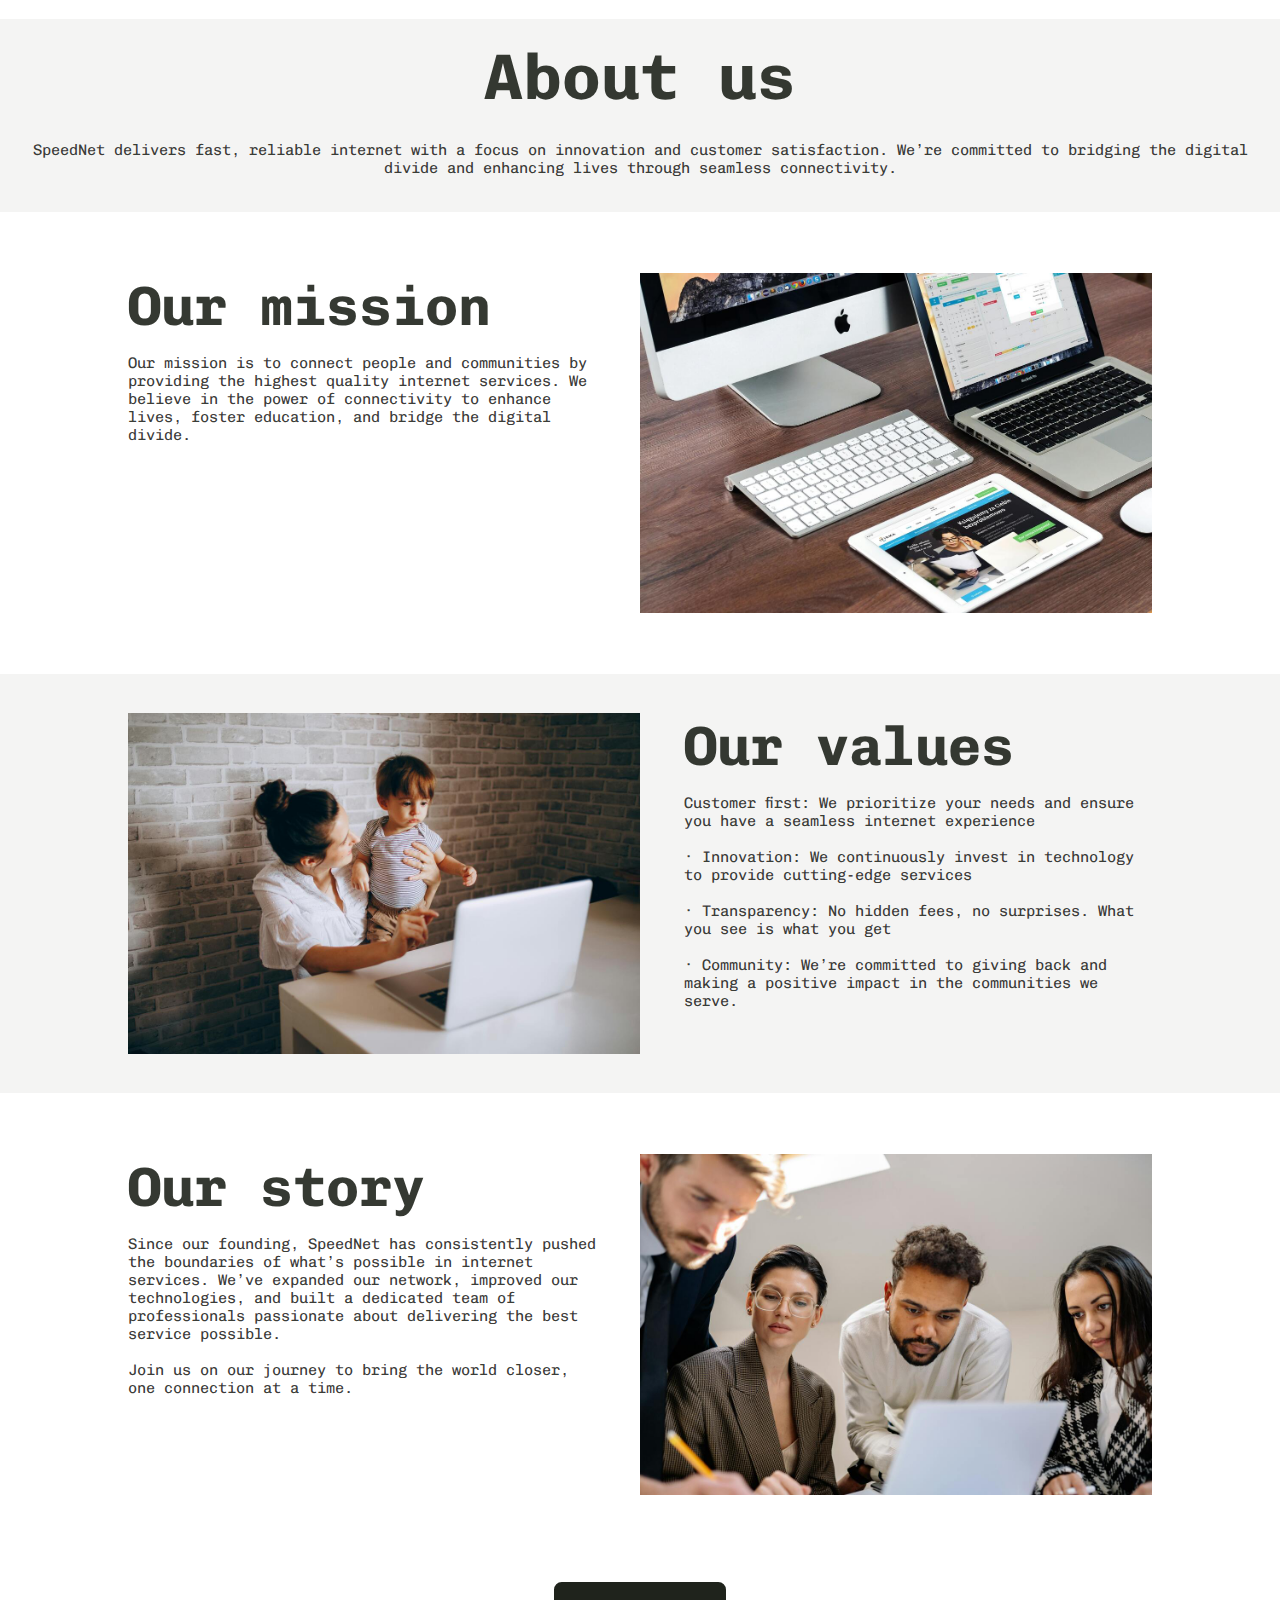
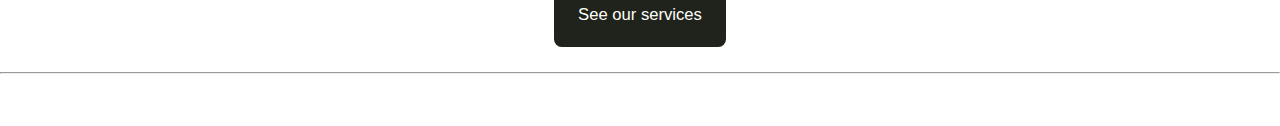
==== html/about.html @ fd049c35 "about page complete" ====
<!DOCTYPE html>
<html lang="en">

<head>
    <meta charset="UTF-8">
    <meta name="viewport" content="width=device-width, initial-scale=1.0, user-scalable=no">
    <title>About us</title>

    <style>
        @import url('https://fonts.googleapis.com/css2?family=Chivo+Mono:ital,wght@0,100..900;1,100..900&display=swap');
    </style>

    <link rel="stylesheet" href="../css/root.css">
    <link rel="stylesheet" href="../css/general.css">
    <link rel="stylesheet" href="../css/nav.css">
    <link rel="stylesheet" href="../css/blueprints.css">  
    <link rel="stylesheet" href="../css/footer.css">
    <link rel="stylesheet" href="../css/pages/about.css">
</head>

<body>
    <nav class="navJs" aria-label="main navigation">

    </nav>

    <aside class="pageMenu asideJs" class="pageMenu" aria-label="page menu">

    </aside>

    <header class="heroSection secondary" aria-label="page title">
        <h1>About us</h1>
        <p>SpeedNet delivers fast, reliable internet with a focus on innovation and customer satisfaction. We’re committed to bridging the digital divide and enhancing lives through seamless connectivity.</p>
    </header>

    <section class="textSection left" aria-label="our mission">
        <div>
            <h2>Our mission</h2>
            <p>
                Our mission is to connect people and communities by providing the highest quality internet services. We believe in the power of connectivity to enhance lives, foster education, and bridge the digital divide.
            </p>
        </div>

        <img class="pc" src="../data/images/about us/our mission.medium.jpg">
        <img class="mobile" src="../data/images/about us/our mission.small.jpg">
    </section>
    
    <section class="textSection right">
        <img class="pc" src="../data/images/about us/our values.medium.jpg">
        <div>
            <h2>Our values</h2>
            <p>
                Customer first: We prioritize your needs and ensure you have a seamless internet experience <br><br>· Innovation: We continuously invest in technology to provide cutting-edge services <br><br>· Transparency: No hidden fees, no surprises. What you see is what you get <br><br>· Community: We’re committed to giving back and making a positive impact in the communities we serve.
            </p>
            <img class="mobile" src="../data/images/about us/our values.small.jpg">
        </div>
    </section>

    <section class="textSection left">
        <div>
            <h2>Our story</h2>
            <p>
                Since our founding, SpeedNet has consistently pushed the boundaries of what’s possible in internet services. We’ve expanded our network, improved our technologies, and built a dedicated team of professionals passionate about delivering the best service possible.
                <br><br>
                Join us on our journey to bring the world closer, one connection at a time.
            </p>
        </div>
        <img class="pc" src="../data/images/about us/our story.medium.jpg">
        <img class="mobile" src="../data/images/about us/our story.small.jpg">
    </section>

    <div class="mainCta">
        <button class="mainCta ctaBtn" onclick="window.location.href='services.html'">See our services</button>
    </div>

    <hr>

    <footer class="footerJs" aria-label="page footer">

    </footer>

    <script src="../js/gen.js"></script>
    <script src="../js/general.js"></script>
</body>
</html>
---- css/root.css ----
:root {
    --clr-primary: #80DB4F;
    --clr-secondary: #DBD44F;
    --clr-gradient: 90deg, var(--clr-primary), var(--clr-secondary);

    --clr-white: #fffef8;

    --clr-white-70: rgba(255, 248, 248, 0.7);

    --clr-black: #1f231c;
    --clr-black-90: rgba(31, 35, 28, 0.9);
    --clr-black-75: rgba(31, 35, 28, 0.75);
    --clr-black-50: rgba(31, 35, 28, 0.5);
    --clr-black-25: rgba(31, 35, 28, 0.25);
    --clr-black-10: rgba(31, 35, 28, 0.1);
    --clr-black-05: rgba(31, 35, 28, 0.05);
    
    --clr-error: #DB684F;

    --padding-index: 1.5vw;
    --padding-btn-index: 2vw;
    --margin-index: 2vw;
    --gap-index: 1vw;
    --gap-index-footer: 4vw;
    --font-index: clamp(0.8rem, 2vw, 1.2rem);
    --font-index-btn: clamp(1.2rem, 2vw, 2.2rem);
    --headings-index: 1.2;
    --sections-gap-index: clamp(4rem, 2vw, 8rem);

    --section-textImg-padding-index: 15%;
    --section-services-padding-index: 7.5%;

    --section-2n-padding-index: 3vw;

    --transition-normal: 0.3s;
    --transition-fast: 0.2s;
}

@media all and (min-width: 600px) {
    :root {
        --font-index: 1.2vw;
        --font-index-btn: 1.3vw;
        --padding-btn-index: 1.5vw;
    }
}
---- css/general.css ----
html {
    font-family: "Chivo Mono", monospace;
    font-size: var(--font-index);
    color: var(--clr-black-90);
}

body {
    margin: 0rem;
    overflow-x: hidden;
}

h1 {
    font-size: calc(var(--font-index) * var(--headings-index) * 3.5);
    margin-top: 0rem;
    margin-bottom: var(--margin-index);
}

h2 {
    font-size: calc(var(--font-index) * var(--headings-index) * 3);
    margin-top: 0rem;
    margin-bottom: calc(var(--margin-index) - 1.5rem);
}

h3 {
    font-size: calc(var(--font-index) * var(--headings-index) * 2.5);
    margin-top: 0rem;
    margin-bottom: calc(var(--margin-index) - 1.8rem);
}

h4 {
    font-size: calc(var(--font-index) * var(--headings-index) * 1.5);
    margin-top: 0rem;
    margin-bottom: calc(var(--margin-index) - 1.9rem);
}

hr {
    margin: 0rem;
}

.heroSection {
    padding-top: var(--padding-index);
    padding-bottom: var(--padding-index);
    margin-bottom: var(--sections-gap-index);

    background-color: var(--clr-white-70);

    z-index: 900;
}

section {
    margin-bottom: var(--sections-gap-index);
}

section:nth-of-type(2n) {
    background-color: var(--clr-black-05);
    padding-top: var(--section-2n-padding-index);
    padding-bottom: var(--section-2n-padding-index);
  }

section img {
    width: 100%;
    height: auto; 
    object-fit: cover;
    object-position: center;
}

button.ctaBtn {
    margin-top: var(--margin-index);
    margin-bottom: var(--margin-index);
    background-color: var(--clr-black);
    padding-top: var(--padding-btn-index);
    padding-bottom: var(--padding-btn-index);
    padding-left: calc(0.1rem + var(--padding-btn-index));
    padding-right: calc(0.1rem + var(--padding-btn-index));
    border: 0.2rem solid var(--clr-black);
    border-radius: 0.5rem;
    color: var(--clr-white);
    font-size: var(--font-index-btn);
    transition: all var(--transition-normal);
    cursor: pointer;
}

button.ctaBtn:hover {
    background-color: var(--clr-white);
    color: var(--clr-black);
    box-shadow: 0rem 0.2rem 1rem black;
    transform: translateY(-0.2rem);
}

/* media */

@media all and (min-width: 600px) {
    
}
---- css/nav.css ----
nav:not(.navigation.footer) {
    position: sticky;
    top: 0;
    background-color: white;
    padding-top: var(--padding-index);
    z-index: 1000;
}

nav ul {
    display: flex;
    align-items: center;
    justify-content: space-between;
    list-style-type: none;
    margin: 0;
    margin-bottom: var(--padding-index);
    padding: 0;
}

nav ul li:first-of-type {
    margin-left: calc(0.1rem + var(--margin-index));
}

nav ul li:last-of-type {
    margin-right: calc(0.1rem + var(--margin-index));
}

nav ul li.logoLi a {
    display: flex;
    align-items: center;
    gap: var(--gap-index);
    cursor: pointer;
}

nav ul li a {
    text-decoration: none;
    color: var(--clr-black-90);
}

nav svg {
    height: clamp(2rem, 2vw, 3.5rem);
    width: clamp(2rem, 2vw, 3.5rem);
}

nav .compNav {
    display: none;
    margin-left: var(--margin-index);
}

/* menu */ 

aside.pageMenu {
    position: fixed;
    top: 0;
    right: 0;
    z-index: 1100;

    height: 100vh;
    background-color: var(--clr-white);

    opacity: 0;
    width: 0;
}

aside.pageMenu.show {
    border-left: 0.1rem solid var(--clr-black);
    opacity: 1;
    width: fit-content;
}

aside.pageMenu ul {
    display: flex;
    flex-direction: column;
    gap: 5vh;

    list-style-type: none;
    padding-left: calc(0.75rem + var(--padding-index));
    padding-right: calc(2.5rem + var(--padding-index));
}

aside.pageMenu a {
    text-decoration: none;
    color: var(--clr-black-90);
}

aside.pageMenu ul li:first-of-type {
    display: flex;
    justify-content: flex-end;
    margin-bottom: -4.5vh;
    margin-right: calc(-1.5rem + var(--padding-index));
}

aside.pageMenu svg {
    height: clamp(2rem, 2vw, 3.5rem);
    width: clamp(2rem, 2vw, 3.5rem);
}

/* meadia */

@media all and (min-width: 600px) {
    nav li:has(svg.menuIcon) {
        display: none;
    }

    nav ul li:first-of-type {
        flex: 1;
    }

    nav .compNav {
        display: inline-block;
    }

    [aria-page="current"] > * {
        position: relative;
    }

    [aria-page="current"] > *::before {
        content: '';
        position: absolute;
        bottom: -0.5rem;
        width: 100%;
        height: 0.1rem;
        background-color: black;
    }
}
---- css/blueprints.css ----
header.heroSection {
    padding-left: var(--padding-index);
    padding-right: var(--padding-index);
}

header.heroSection h1,
header.heroSection p {
    text-align: center;
}

header.heroSection.secondary {
    background-color: var(--clr-black-05);
}

.textSection {
    padding-left: var(--section-textImg-padding-index);
    padding-right: var(--section-textImg-padding-index);
}

.servicesSection {
    padding-left: var(--section-services-padding-index);
    padding-right: var(--section-services-padding-index);
}

img.pc {
    display: none;
}

/* media */

/* text right */

@media all and (min-width: 600px) {
    .textSection img.mobile {
        display: none;
    }

    .textSection img.pc {
        display: block;
        width: 50%;
    }

    .textSection.right,
    .textSection.left {
        display: flex;
        flex-direction: row;
        align-items: flex-start;
        justify-content: space-between;
        gap: calc(2rem + var(--gap-index));

        padding-left: 10%;
        padding-right: 10%;
    }

    .textSection .whyUsDivider {
        margin-top: calc(1rem + var(--margin-index));
        margin-bottom: calc(1rem + var(--margin-index));
    }
}
---- css/footer.css ----
footer {
    display: flex;
    flex-direction: column;
    align-items: center;
    margin-top: var(--margin-index);
    margin-bottom: var(--margin-index);
    padding-left: 25%;
    padding-right: 25%;
}

footer nav {
    display: flex;
    align-items: center;
    justify-content: space-between;
    width: 100%;
    z-index: 800;
}

footer nav a,
footer .socialMedia a {
    text-decoration: none;
    color: var(--clr-black-90);
}

footer .socialMedia {
    display: flex;
    align-items: center;
    justify-content: center;
    gap: var(--gap-index-footer);
}

footer svg {
    height: clamp(2rem, 2vw, 3.5rem);
    width: clamp(2rem, 2vw, 3.5rem);
}

footer p {
    margin-top: var(--margin-index);
}

/* media */

@media all and (min-width: 600px) {
    footer {
        gap: calc(1rem + var(--gap-index));
    }
}
---- css/pages/about.css ----
div.mainCta {
    display: flex;
    justify-content: center;
}
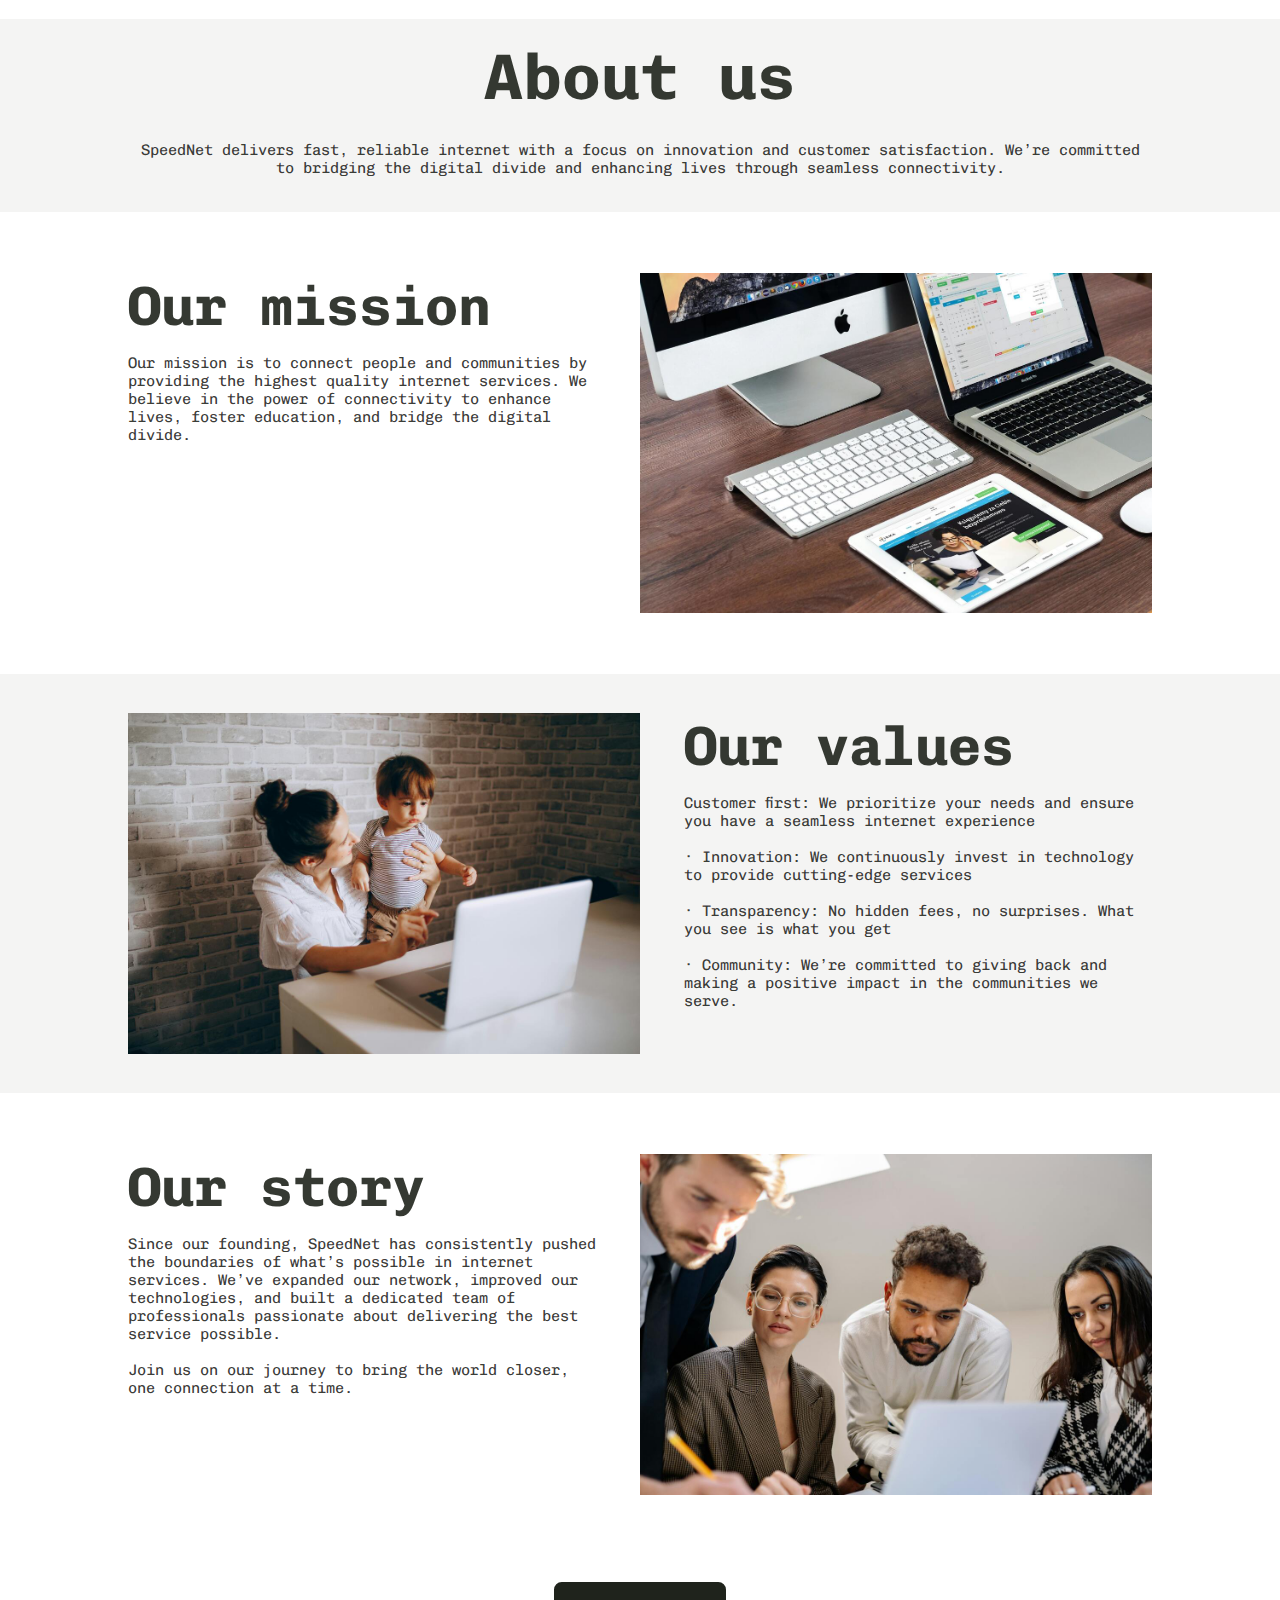
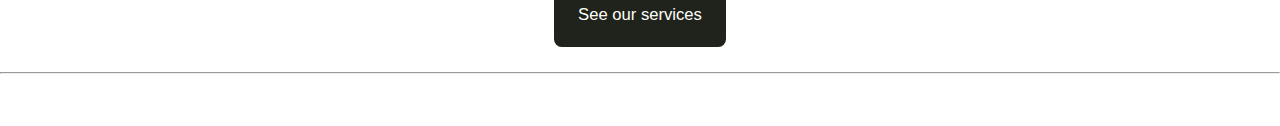
==== commit 7debb44d: "scroll animation" ====
--- a/html/about.html
+++ b/html/about.html
@@ -16,6 +16,7 @@
     <link rel="stylesheet" href="../css/blueprints.css">  
     <link rel="stylesheet" href="../css/footer.css">
     <link rel="stylesheet" href="../css/pages/about.css">
+    <link rel="stylesheet" href="../css/animation.css">
 </head>
 
 <body>
@@ -27,12 +28,12 @@
 
     </aside>
 
-    <header class="heroSection secondary" aria-label="page title">
+    <header class="heroSection secondary animated" aria-label="page title">
         <h1>About us</h1>
         <p>SpeedNet delivers fast, reliable internet with a focus on innovation and customer satisfaction. We’re committed to bridging the digital divide and enhancing lives through seamless connectivity.</p>
     </header>
 
-    <section class="textSection left" aria-label="our mission">
+    <section class="textSection left animated" aria-label="our mission">
         <div>
             <h2>Our mission</h2>
             <p>
@@ -44,7 +45,7 @@
         <img class="mobile" src="../data/images/about us/our mission.small.jpg">
     </section>
     
-    <section class="textSection right">
+    <section class="textSection right animated">
         <img class="pc" src="../data/images/about us/our values.medium.jpg">
         <div>
             <h2>Our values</h2>
@@ -55,7 +56,7 @@
         </div>
     </section>
 
-    <section class="textSection left">
+    <section class="textSection left animated">
         <div>
             <h2>Our story</h2>
             <p>
@@ -68,7 +69,7 @@
         <img class="mobile" src="../data/images/about us/our story.small.jpg">
     </section>
 
-    <div class="mainCta">
+    <div class="mainCta animated">
         <button class="mainCta ctaBtn" onclick="window.location.href='services.html'">See our services</button>
     </div>
 
--- a/css/root.css
+++ b/css/root.css
@@ -34,6 +34,9 @@
 
     --transition-normal: 0.3s;
     --transition-fast: 0.2s;
+
+    --animation-slow: 6s;
+    --animation-fast: 1s;
 }
 
 @media all and (min-width: 600px) {
--- a/css/blueprints.css
+++ b/css/blueprints.css
@@ -10,6 +10,8 @@
 
 header.heroSection.secondary {
     background-color: var(--clr-black-05);
+    padding-left: 10vw;
+    padding-right: 10vw;
 }
 
 .textSection {
--- a/css/animation.css
+++ b/css/animation.css
@@ -0,0 +1,46 @@
+.animated.heroSection {
+    animation: headerIn var(--animation-fast) ease-out both;
+}
+
+@keyframes headerIn {
+    from {
+        opacity: 0;
+    }
+    to {
+        opacity: 1;
+    }
+}
+
+.animated {
+    animation: slideLeft var(--animation-slow) ease-out both;
+    animation-timeline: view();
+    animation-range: entry 0% cover 20%;
+}
+
+.animated:nth-of-type(2n) {
+    animation: slideRight var(--animation-slow) ease-out both;
+    animation-timeline: view();
+    animation-range: entry 0% cover 40%;
+}
+
+@keyframes slideLeft {
+    from {
+        opacity: 0;
+        transform: translateX(-50vw);
+    }
+    to {
+        opacity: 1;
+        transform: translateX(0vw);
+    }
+}
+
+@keyframes slideRight {
+    from {
+        opacity: 0;
+        transform: translateX(50vw);
+    }
+    to {
+        opacity: 1;
+        transform: translateX(0vw);
+    }
+}